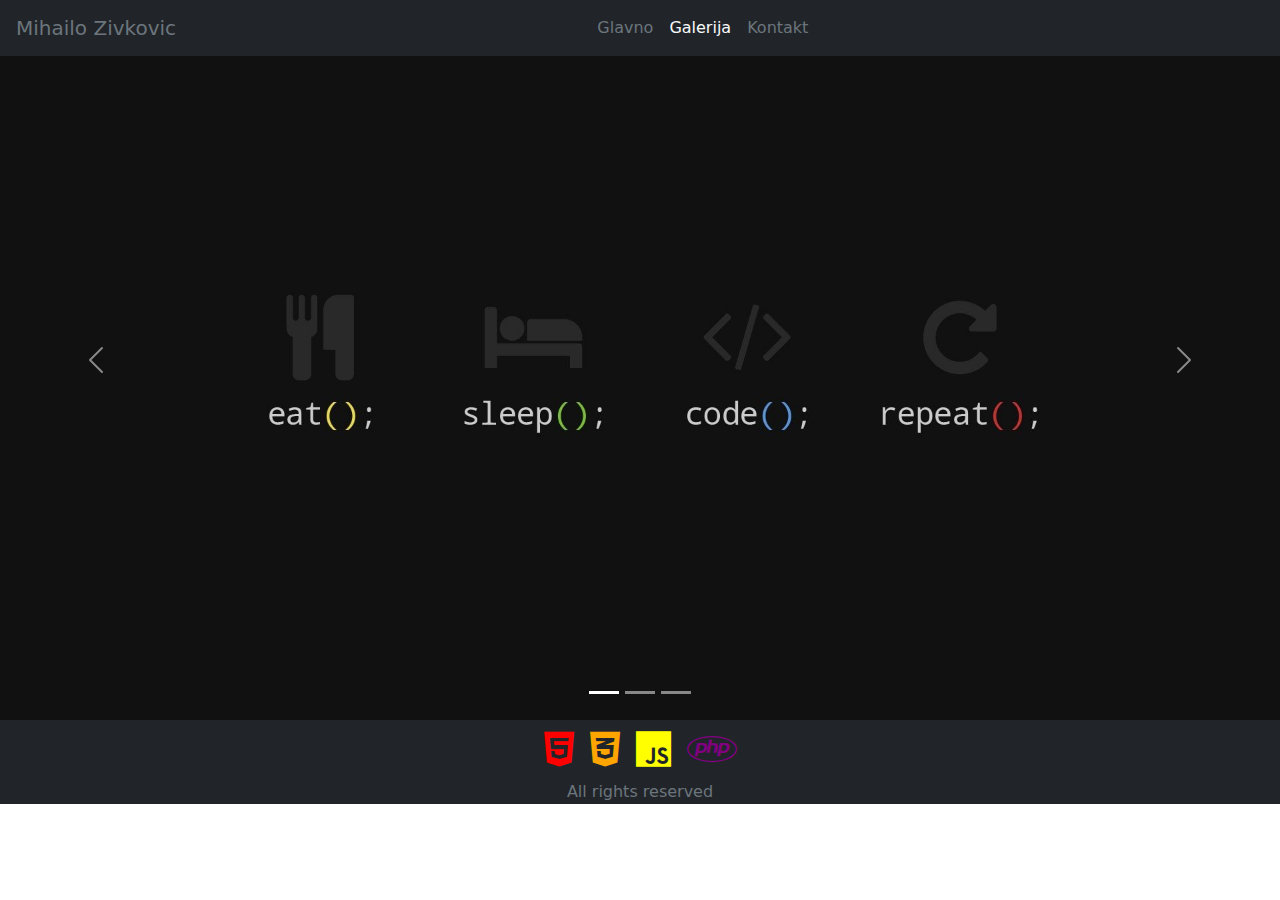
==== galerija.html @ b2f4a956 "Add files via upload" ====
<!DOCTYPE html>
<html lang="en">
<head>
    <meta charset="UTF-8">
    <meta name="viewport" content="width=device-width, initial-scale=1.0">
    <link rel="stylesheet" type="text/css" href="css/bootstrap.min.css">
    <link rel="stylesheet" type="text/css" href="css/style.css">
    <link rel="stylesheet" type="text/css" href="css/all.min.css">
    <link rel="stylesheet" type="text/css" href="css/animate.min.css">
    <script type="text/javascript" src="js/code.jquery.com_jquery-3.7.1.min.js"></script>
    <script type="text/javascript" src="js/bootstrap.min.js"></script>
    <title>Galerija</title>
</head>
<body>



    <nav class="navbar navbar-expand-lg bg-dark fixed-top">
        <a class="navbar-brand text-secondary col-5" href="index.html" id="id">Mihailo Zivkovic</a>
        <button class="navbar-toggler navbar-dark" type="button" data-bs-toggle="collapse" data-bs-target="#lista">
            <span class="navbar-toggler-icon"></span>
        </button>
        <div class="collapse navbar-collapse" id="lista">
            <ul class="navbar-nav">
                <li class="nav-item"><a class="nav-link text-secondary" href="index.html">Glavno</a></li>
                <li class="nav-item"><a class="nav-link text-light" href="#">Galerija</a></li>
                <li class="nav-item"><a class="nav-link text-secondary"href="kontakt.html">Kontakt</a></li>
            </ul>
        </div>
    </nav>
    
    <div id="carouselExampleIndicators" class="carousel slide d-flex aligin-items-center justify-content-center" data-bs-ride="carousel">
        <div class="carousel-indicators">
          <button type="button" data-bs-target="#carouselExampleIndicators" data-bs-slide-to="0" class="active" aria-current="true" aria-label="Slide 1"></button>
          <button type="button" data-bs-target="#carouselExampleIndicators" data-bs-slide-to="1" aria-label="Slide 2"></button>
          <button type="button" data-bs-target="#carouselExampleIndicators" data-bs-slide-to="2" aria-label="Slide 3"></button>
        </div>
        <div class="carousel-inner">
          <div class="carousel-item active">
            <img src="css/slika1.jpg" class="d-block w-100" alt="...">
          </div>
          <div class="carousel-item">
            <img src="css/slika2.jpg" class="d-block w-100" alt="...">
          </div>
          <div class="carousel-item">
            <img src="css/slika3.jpg" class="d-block w-100" alt="...">
          </div>
        </div>
        <button class="carousel-control-prev" type="button" data-bs-target="#carouselExampleIndicators" data-bs-slide="prev">
          <span class="carousel-control-prev-icon" aria-hidden="true"></span>
          <span class="visually-hidden">Previous</span>
        </button>
        <button class="carousel-control-next" type="button" data-bs-target="#carouselExampleIndicators" data-bs-slide="next">
          <span class="carousel-control-next-icon" aria-hidden="true"></span>
          <span class="visually-hidden">Next</span>
        </button>
      </div>

    <div class="bg-dark d-flex justify-content-center fs-1">
        <a href="https://www.w3schools.com/html/default.asp">
            <i class="fab fa-html5 p-2"></i>
        </a>
        <a href="https://www.w3schools.com/css/default.asp">
            <i class="fab fa-css3-alt p-2"></i>
        </a>
        <a href="https://www.w3schools.com/js/default.asp">
            <i class="fab fa-js p-2"></i>
        </a>
        <a href="https://www.w3schools.com/php/default.asp">
            <i class="fab fa-php p-2"></i>
        </a>
    </div>

    
    <footer class="footer d-flex justify-content-center bg-dark">
      <p class="text-secondary pb-0 mb-0">All rights reserved</p>
    </footer>
</body>
</html>
---- css/style.css ----
.parallax {
    width: 100%;
    height: 100vh;
    background: url(slika.jpg);
    background-repeat: no-repeat;
    background-size: cover;
    background-attachment: fixed;
    background-position: center;
}

.fa-html5 {
    color: red;
}
.fa-html5:hover {
    color: rgb(159, 0, 0)
}

.fa-css3-alt {
    color: orange;
}
.fa-css3-alt:hover {
    color: rgb(155, 101, 0);
}

.fa-js {
    color: yellow;
}
.fa-js:hover {
    color: rgb(163, 163, 0);
}

.fa-php {
    color: purple;
}
.fa-php:hover {
    color: rgb(84, 0, 84);
}


#id {
    margin-left: 1rem;
}

#lista {
    padding-left: 1.5rem;
}
.providniDiv {
    background-color: rgba(221, 221, 221, 0.164);
    border-radius: 2%;
    border:3px solid rgba(198, 198, 198, 0.397);
}

.task-text {
    padding: 5px;
    outline: none;
    border: none;
    border-radius: 5%;
    box-shadow: inset 0 0 0 3px rgba(22, 22, 22, 0.584);
}
      
.task-text:hover {
    box-shadow: inset 0 0 0 2px rgba(245, 245, 245, 0.354);
 }

.as {
    outline: none;
    border: none;
}

textarea {
    padding: 5px;
    outline: none;
    border-radius: 4%;
    border: none;
    box-shadow: inset 0 0 0 3px rgba(22, 22, 22, 0.584);
}

textarea:hover {
    box-shadow: inset 0 0 0 2px rgba(245, 245, 245, 0.354);
}
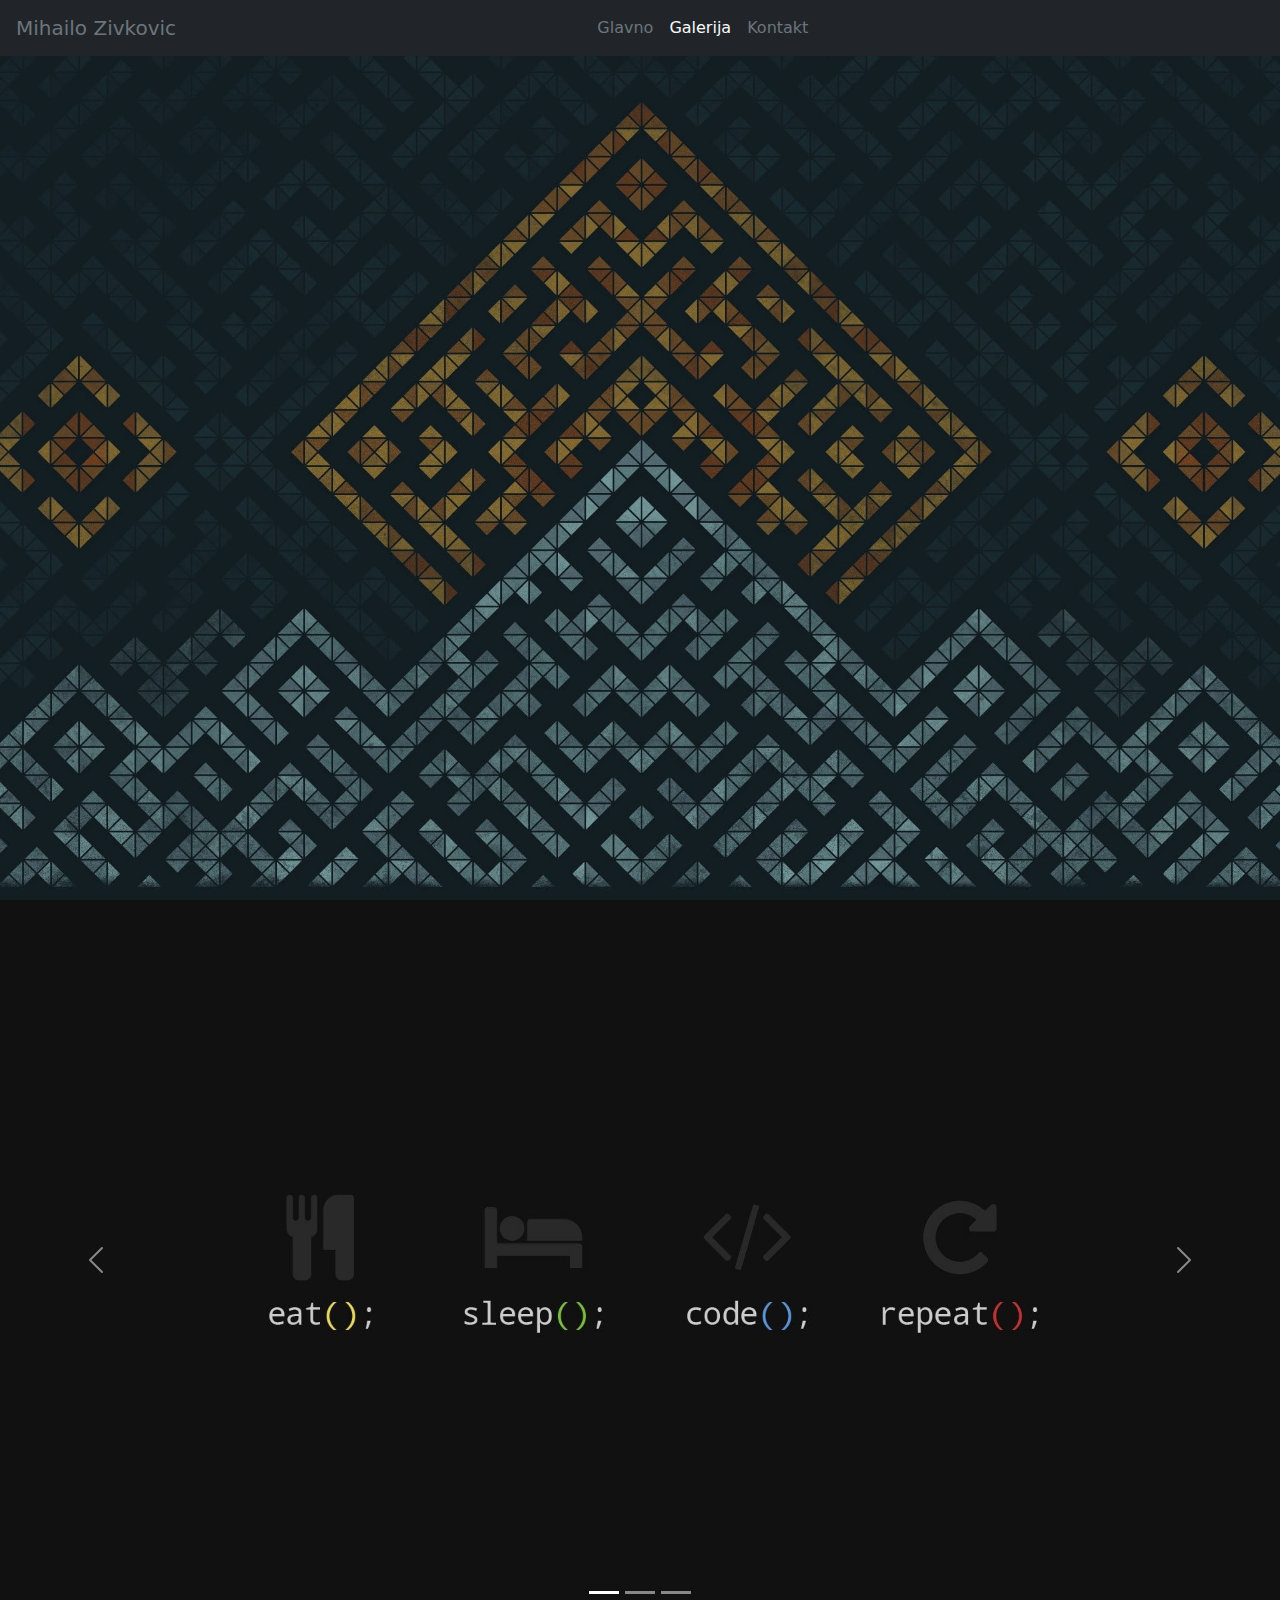
==== commit aa1ff53b: "Add files via upload" ====
--- a/galerija.html
+++ b/galerija.html
@@ -1,42 +1,49 @@
 <!DOCTYPE html>
 <html lang="en">
+
 <head>
-    <meta charset="UTF-8">
-    <meta name="viewport" content="width=device-width, initial-scale=1.0">
-    <link rel="stylesheet" type="text/css" href="css/bootstrap.min.css">
-    <link rel="stylesheet" type="text/css" href="css/style.css">
-    <link rel="stylesheet" type="text/css" href="css/all.min.css">
-    <link rel="stylesheet" type="text/css" href="css/animate.min.css">
-    <script type="text/javascript" src="js/code.jquery.com_jquery-3.7.1.min.js"></script>
-    <script type="text/javascript" src="js/bootstrap.min.js"></script>
-    <title>Galerija</title>
+  <meta charset="UTF-8">
+  <meta name="viewport" content="width=device-width, initial-scale=1.0">
+  <link rel="stylesheet" type="text/css" href="css/bootstrap.min.css">
+  <link rel="stylesheet" type="text/css" href="css/style.css">
+  <link rel="stylesheet" type="text/css" href="css/all.min.css">
+  <link rel="stylesheet" type="text/css" href="css/animate.min.css">
+  <script type="text/javascript" src="js/code.jquery.com_jquery-3.7.1.min.js"></script>
+  <script type="text/javascript" src="js/bootstrap.min.js"></script>
+  <title>Galerija</title>
 </head>
+
 <body>
 
 
 
-    <nav class="navbar navbar-expand-lg bg-dark fixed-top">
-        <a class="navbar-brand text-secondary col-5" href="index.html" id="id">Mihailo Zivkovic</a>
-        <button class="navbar-toggler navbar-dark" type="button" data-bs-toggle="collapse" data-bs-target="#lista">
-            <span class="navbar-toggler-icon"></span>
-        </button>
-        <div class="collapse navbar-collapse" id="lista">
-            <ul class="navbar-nav">
-                <li class="nav-item"><a class="nav-link text-secondary" href="index.html">Glavno</a></li>
-                <li class="nav-item"><a class="nav-link text-light" href="#">Galerija</a></li>
-                <li class="nav-item"><a class="nav-link text-secondary"href="kontakt.html">Kontakt</a></li>
-            </ul>
-        </div>
-    </nav>
-    
-    <div id="carouselExampleIndicators" class="carousel slide d-flex aligin-items-center justify-content-center" data-bs-ride="carousel">
+  <nav class="navbar navbar-expand-lg bg-dark fixed-top">
+    <a class="navbar-brand text-secondary col-5" href="index.html" id="id">Mihailo Zivkovic</a>
+    <button class="navbar-toggler navbar-dark" type="button" data-bs-toggle="collapse" data-bs-target="#lista">
+      <span class="navbar-toggler-icon"></span>
+    </button>
+    <div class="collapse navbar-collapse" id="lista">
+      <ul class="navbar-nav">
+        <li class="nav-item"><a class="nav-link text-secondary" href="index.html">Glavno</a></li>
+        <li class="nav-item"><a class="nav-link text-light" href="#">Galerija</a></li>
+        <li class="nav-item"><a class="nav-link text-secondary" href="kontakt.html">Kontakt</a></li>
+      </ul>
+    </div>
+  </nav>
+
+  <div class="parallax d-flex justify-content-center aligin-content-center"></div>
+      <div id="carouselExampleIndicators" class="dada carousel slide position-absolute"
+        data-bs-ride="carousel">
         <div class="carousel-indicators">
-          <button type="button" data-bs-target="#carouselExampleIndicators" data-bs-slide-to="0" class="active" aria-current="true" aria-label="Slide 1"></button>
-          <button type="button" data-bs-target="#carouselExampleIndicators" data-bs-slide-to="1" aria-label="Slide 2"></button>
-          <button type="button" data-bs-target="#carouselExampleIndicators" data-bs-slide-to="2" aria-label="Slide 3"></button>
+          <button type="button" data-bs-target="#carouselExampleIndicators" data-bs-slide-to="0" class="active"
+            aria-current="true" aria-label="Slide 1"></button>
+          <button type="button" data-bs-target="#carouselExampleIndicators" data-bs-slide-to="1"
+            aria-label="Slide 2"></button>
+          <button type="button" data-bs-target="#carouselExampleIndicators" data-bs-slide-to="2"
+            aria-label="Slide 3"></button>
         </div>
         <div class="carousel-inner">
-          <div class="carousel-item active">
+          <div class="carousel-item active position-relative">
             <img src="css/slika1.jpg" class="d-block w-100" alt="...">
           </div>
           <div class="carousel-item">
@@ -46,34 +53,23 @@
             <img src="css/slika3.jpg" class="d-block w-100" alt="...">
           </div>
         </div>
-        <button class="carousel-control-prev" type="button" data-bs-target="#carouselExampleIndicators" data-bs-slide="prev">
+        <button class="carousel-control-prev" type="button" data-bs-target="#carouselExampleIndicators"
+          data-bs-slide="prev">
           <span class="carousel-control-prev-icon" aria-hidden="true"></span>
           <span class="visually-hidden">Previous</span>
         </button>
-        <button class="carousel-control-next" type="button" data-bs-target="#carouselExampleIndicators" data-bs-slide="next">
+        <button class="carousel-control-next" type="button" data-bs-target="#carouselExampleIndicators"
+          data-bs-slide="next">
           <span class="carousel-control-next-icon" aria-hidden="true"></span>
           <span class="visually-hidden">Next</span>
         </button>
       </div>
+    </div>
+  </div>
 
-    <div class="bg-dark d-flex justify-content-center fs-1">
-        <a href="https://www.w3schools.com/html/default.asp">
-            <i class="fab fa-html5 p-2"></i>
-        </a>
-        <a href="https://www.w3schools.com/css/default.asp">
-            <i class="fab fa-css3-alt p-2"></i>
-        </a>
-        <a href="https://www.w3schools.com/js/default.asp">
-            <i class="fab fa-js p-2"></i>
-        </a>
-        <a href="https://www.w3schools.com/php/default.asp">
-            <i class="fab fa-php p-2"></i>
-        </a>
-    </div>
+  <footer class="footer d-flex justify-content-center bg-dark">
+    <p class="text-secondary pb-0 mb-0">All rights reserved</p>
+  </footer>
+</body>
 
-    
-    <footer class="footer d-flex justify-content-center bg-dark">
-      <p class="text-secondary pb-0 mb-0">All rights reserved</p>
-    </footer>
-</body>
 </html>